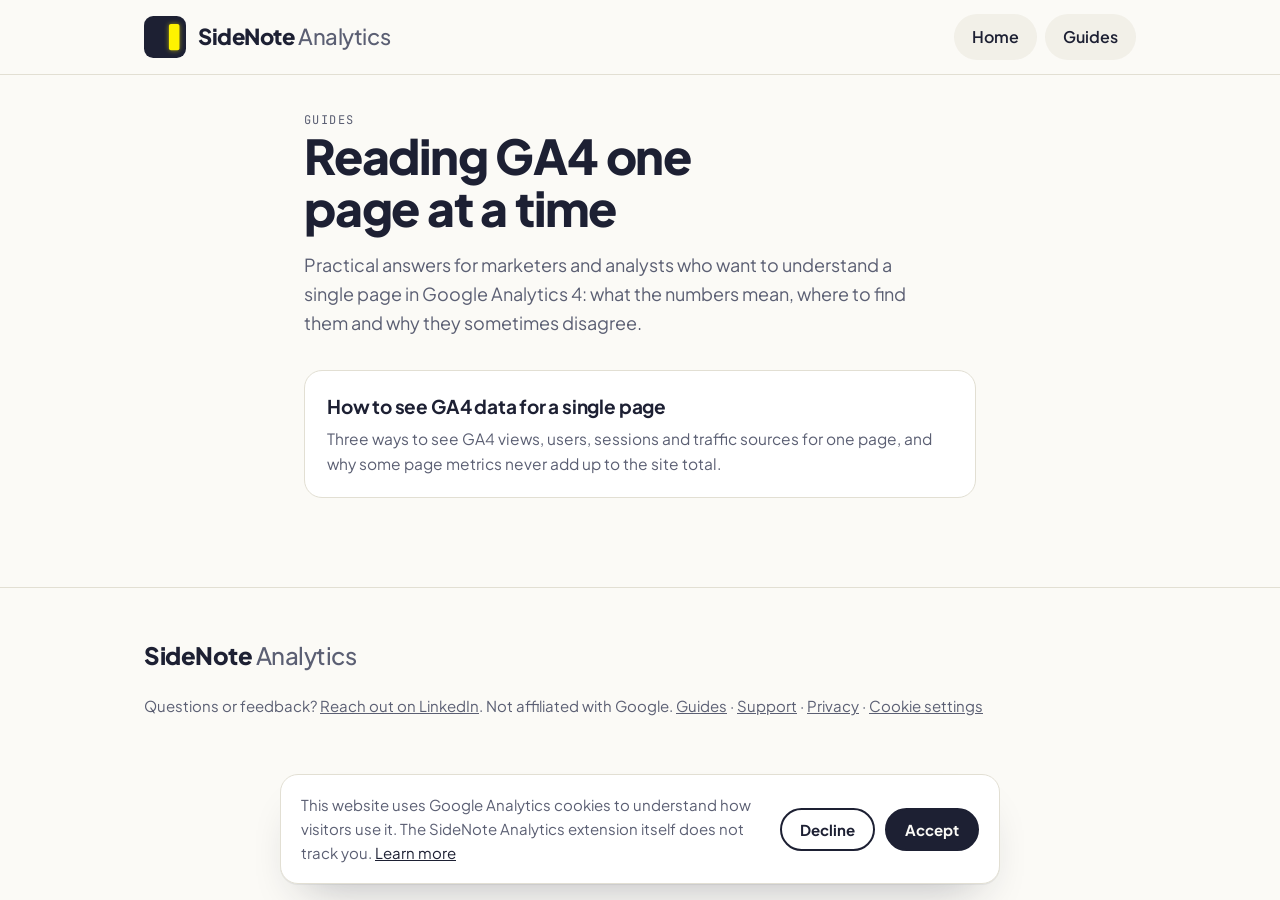
==== guides/index.html @ 9a9ee1c6 "Add GA4 guides section and the AI-assisted guides workflow - /guides/ hub and the first guide: how t" ====
<!doctype html>
<html lang="en">
<head>
<meta charset="utf-8">
<script>
window.dataLayer = window.dataLayer || [];
function gtag(){dataLayer.push(arguments);}
gtag('consent', 'default', {ad_storage: 'denied', ad_user_data: 'denied', ad_personalization: 'denied', analytics_storage: 'denied', wait_for_update: 500});
try { if (localStorage.getItem('sn-consent') === 'granted') gtag('consent', 'update', {analytics_storage: 'granted'}); } catch (e) {}
dataLayer.push({content_group: 'Guides', page_type: 'guide_hub'});
</script>
<!-- Google Tag Manager -->
<script>(function(w,d,s,l,i){w[l]=w[l]||[];w[l].push({'gtm.start':
new Date().getTime(),event:'gtm.js'});var f=d.getElementsByTagName(s)[0],
j=d.createElement(s),dl=l!='dataLayer'?'&l='+l:'';j.async=true;j.src=
'https://www.googletagmanager.com/gtm.js?id='+i+dl;f.parentNode.insertBefore(j,f);
})(window,document,'script','dataLayer','GTM-KLZKFRTD');</script>
<!-- End Google Tag Manager -->
<meta name="viewport" content="width=device-width, initial-scale=1, viewport-fit=cover">
<title>GA4 guides for page-level analysis · SideNote Analytics</title>
<meta name="description" content="Practical guides to reading Google Analytics 4 data for a single page: engagement, sessions, landing pages, traffic sources and why numbers differ.">
<link rel="canonical" href="https://sidenoteanalytics.com/guides/">
<meta property="og:type" content="website">
<meta property="og:site_name" content="SideNote Analytics">
<meta property="og:title" content="GA4 guides for page-level analysis">
<meta property="og:description" content="Practical guides to reading Google Analytics 4 data for a single page.">
<meta property="og:url" content="https://sidenoteanalytics.com/guides/">
<meta property="og:image" content="https://sidenoteanalytics.com/img/og.png">
<meta name="twitter:card" content="summary_large_image">
<link rel="icon" href="/img/logo.svg" type="image/svg+xml">
<link rel="preconnect" href="https://fonts.googleapis.com">
<link rel="preconnect" href="https://fonts.gstatic.com" crossorigin>
<link rel="stylesheet" href="https://fonts.googleapis.com/css2?family=Plus+Jakarta+Sans:wght@400;500;600;700;800&family=JetBrains+Mono:wght@400;500&display=swap">
<link rel="stylesheet" href="/site.css?v=3">
</head>
<body>
<!-- Google Tag Manager (noscript) -->
<noscript><iframe src="https://www.googletagmanager.com/ns.html?id=GTM-KLZKFRTD" height="0" width="0" style="display:none;visibility:hidden"></iframe></noscript>
<!-- End Google Tag Manager (noscript) -->

<header class="top">
  <div class="wrap">
    <a class="brand" href="/" aria-label="SideNote Analytics home">
      <img class="mark" src="/img/logo.svg" alt="" width="42" height="42">
      <span>SideNote <span class="brand-soft">Analytics</span></span>
    </a>
    <nav class="links" aria-label="Sections"><a href="/">Home</a><a href="/guides/">Guides</a></nav>
  </div>
</header>

<main class="wrap doc guides-hub">
  <p class="eyebrow">Guides</p>
  <h1>Reading GA4 one page at a time</h1>
  <p class="lede">Practical answers for marketers and analysts who want to understand a single page in Google Analytics 4: what the numbers mean, where to find them and why they sometimes disagree.</p>
  <ul class="guide-list">
<!-- guides:start -->
    <li><a href="/guides/how-to-see-ga4-data-for-a-single-page/"><b>How to see GA4 data for a single page</b><span>Three ways to see GA4 views, users, sessions and traffic sources for one page, and why some page metrics never add up to the site total.</span></a></li>
<!-- guides:end -->
  </ul>
</main>

<footer>
  <div class="wrap">
    <span class="sign">SideNote <span class="brand-soft">Analytics</span></span>
    <p>Questions or feedback? <a href="https://www.linkedin.com/in/veyselm" rel="noopener">Reach out on LinkedIn</a>. Not affiliated with Google. <a href="/guides/">Guides</a> · <a href="/support.html">Support</a> · <a href="/privacy.html">Privacy</a> · <button type="button" class="link-btn" data-cookie-settings>Cookie settings</button></p>
  </div>
</footer>

<script src="/consent.js?v=5"></script>
</body>
</html>
---- site.css ----
/* The site wears the panel's clothes: paper, ink, Plus Jakarta Sans, and one
   highlighter colour per group of metrics. */
:root {
  --paper: #fbfaf6;
  --paper-2: #f2f0e8;
  --ink: #1d2033;
  --ink-soft: #5b5f73;
  --rule: #e2dfd3;
  --accent: #3b45e0;
  --accent-ink: #ffffff;
  --panel: #ffffff;
  --hl-alive: #f5cf1d;
  --hl-read: #5bb8f5;
  --hl-good: #35c98a;
  --hl-change: #f2789a;
  --hl-measure: #a184f5;
  --hl-alpha: 0.55;
  --shadow: 0 1px 0 rgba(29,32,51,.06), 0 24px 48px -24px rgba(29,32,51,.32);
  --body: "Plus Jakarta Sans", "Segoe UI", system-ui, -apple-system, sans-serif;
  --mono: "JetBrains Mono", ui-monospace, "SF Mono", Menlo, Consolas, monospace;
  color-scheme: light;
}
@media (prefers-color-scheme: dark) {
  :root:not([data-theme="light"]) {
    --paper: #15172a; --paper-2: #1c1f36; --ink: #eceaf4; --ink-soft: #a3a5bd;
    --rule: #2c3050; --accent: #8e95ff; --accent-ink: #15172a; --panel: #1e2139;
    --hl-alive: #d9b520; --hl-read: #4a9fdc; --hl-good: #2fae78; --hl-change: #d9607f; --hl-measure: #8c70e0;
    --hl-alpha: 0.6;
    --shadow: 0 1px 0 rgba(0,0,0,.3), 0 24px 48px -24px rgba(0,0,0,.7);
    color-scheme: dark;
  }
}
:root[data-theme="dark"] {
  --paper: #15172a; --paper-2: #1c1f36; --ink: #eceaf4; --ink-soft: #a3a5bd;
  --rule: #2c3050; --accent: #8e95ff; --accent-ink: #15172a; --panel: #1e2139;
  --hl-alive: #d9b520; --hl-read: #4a9fdc; --hl-good: #2fae78; --hl-change: #d9607f; --hl-measure: #8c70e0;
  --hl-alpha: 0.6;
  --shadow: 0 1px 0 rgba(0,0,0,.3), 0 24px 48px -24px rgba(0,0,0,.7);
  color-scheme: dark;
}

* { box-sizing: border-box; }
html { scroll-behavior: smooth; }
body {
  margin: 0; background: var(--paper); color: var(--ink);
  font-family: var(--body); font-size: 17px; line-height: 1.6;
  -webkit-font-smoothing: antialiased;
}
img { max-width: 100%; height: auto; display: block; }
.wrap { max-width: 1040px; margin: 0 auto; padding-inline: 24px; }
@media (max-width: 480px) { .wrap { padding-inline: 16px; } body { font-size: 16px; } }
a { color: inherit; }
:focus-visible { outline: 3px solid var(--accent); outline-offset: 3px; border-radius: 6px; }
h1, h2, h3 { line-height: 1.08; text-wrap: balance; margin: 0; letter-spacing: -0.025em; }
p { margin: 0; }
.eyebrow { font-family: var(--mono); font-size: 12px; letter-spacing: .12em; text-transform: uppercase; color: var(--ink-soft); }

.hl { --c: var(--hl-alive);
  background-image: linear-gradient(100deg, transparent .2em, color-mix(in srgb, var(--c) calc(var(--hl-alpha) * 100%), transparent) .35em, color-mix(in srgb, var(--c) calc(var(--hl-alpha) * 100%), transparent) calc(100% - .3em), transparent calc(100% - .1em));
  background-repeat: no-repeat; background-size: 100% 58%; background-position: 0 80%;
  padding-inline: .1em; box-decoration-break: clone; -webkit-box-decoration-break: clone; }
.c-alive { --c: var(--hl-alive); } .c-read { --c: var(--hl-read); } .c-good { --c: var(--hl-good); }
.c-change { --c: var(--hl-change); } .c-measure { --c: var(--hl-measure); }

header.top { position: sticky; top: env(safe-area-inset-top, 0px); z-index: 5; padding-block: 14px; background: color-mix(in srgb, var(--paper) 88%, transparent); backdrop-filter: blur(10px); border-bottom: 1px solid var(--rule); }
.top .wrap { display: flex; align-items: center; justify-content: space-between; gap: 16px; flex-wrap: wrap; }
.brand { display: flex; align-items: center; gap: 12px; font-weight: 800; font-size: 22px; text-decoration: none; letter-spacing: -0.02em; }
.brand-soft { font-weight: 500; color: var(--ink-soft); }
.mark { width: 42px; height: 42px; flex: none; }
nav.links { display: flex; gap: 8px; font-size: 16px; font-weight: 600; flex-wrap: wrap; }
nav.links a { text-decoration: none; padding: 10px 18px; border-radius: 999px; background: var(--paper-2); }
nav.links a.go { background: var(--ink); color: var(--paper); }
nav.links a:hover { background: var(--rule); }
nav.links a.go:hover { background: var(--accent); color: var(--accent-ink); }
@media (max-width: 560px) { nav.links a { padding: 8px 14px; font-size: 15px; } }

.hero { padding-block: 40px 56px; }
.hero { overflow: hidden; }
.hero .wrap { display: grid; grid-template-columns: minmax(0, 1fr) minmax(0, 1fr); gap: 40px; align-items: center; }
.hero-copy { position: relative; z-index: 1; }
/* The window fades in from the left, so the page reads first and the panel
   lands last. */
.browser { margin: 0 -24px 0 -40px; }
.browser img { width: 100%;
  -webkit-mask-image: linear-gradient(90deg, transparent 0%, rgba(0,0,0,.25) 18%, #000 55%);
  mask-image: linear-gradient(90deg, transparent 0%, rgba(0,0,0,.25) 18%, #000 55%); }
@media (max-width: 900px) {
  .hero .wrap { grid-template-columns: minmax(0, 1fr); gap: 28px; }
  .browser { margin: 0 -16px 0 0; }
  .browser img { min-width: 0;
    -webkit-mask-image: linear-gradient(90deg, rgba(0,0,0,.35) 0%, #000 40%);
    mask-image: linear-gradient(90deg, rgba(0,0,0,.35) 0%, #000 40%); }
}
.hero h1 { margin-top: 18px; font-size: clamp(38px, 5vw, 60px); font-weight: 800; }
.hero h1 .line { display: block; }
.hero h1 .quiet { color: var(--ink-soft); font-weight: 600; }
.lede { margin-top: 26px; font-size: 19px; color: var(--ink-soft); max-width: 34em; }
.cta { margin-top: 32px; display: flex; gap: 14px; flex-wrap: wrap; align-items: center; }
.btn { display: inline-flex; align-items: center; padding: 13px 20px; border-radius: 999px; font-weight: 700; font-size: 15.5px; text-decoration: none; border: 2px solid var(--ink); }
.btn.primary { background: var(--ink); color: var(--paper); }
.btn.primary.is-soon { cursor: default; }
.btn.ghost:hover { background: var(--paper-2); }
.note { margin-top: 16px; font-size: 14px; color: var(--ink-soft); }

.shot { margin: 0; justify-self: center; width: 100%; max-width: 340px; max-height: 520px; border-radius: 22px; overflow: hidden; border: 1px solid var(--rule); box-shadow: var(--shadow); background: var(--panel); }
.shot.tall { max-height: 600px; }
@media (max-width: 900px) { .shot.tall { max-height: 560px; } }

section.block { padding-block: 56px; border-top: 1px solid var(--rule); }
.block h2 { margin-top: 12px; font-size: clamp(30px, 4.2vw, 46px); font-weight: 800; max-width: 20em; }
.intro { margin-top: 14px; color: var(--ink-soft); max-width: 38em; font-size: 18px; }
.split { display: grid; grid-template-columns: minmax(0, 1fr) 340px; gap: 48px; align-items: center; }
.split.reverse { grid-template-columns: 340px minmax(0, 1fr); }
.split.reverse .copy { order: 2; }
@media (max-width: 900px) { .split, .split.reverse { grid-template-columns: minmax(0, 1fr); gap: 32px; } .split.reverse .copy { order: 0; } }

.groups { margin: 28px 0 0; padding: 0; list-style: none; display: grid; gap: 10px; }
.groups li { display: grid; grid-template-columns: 12px minmax(0, 1fr); column-gap: 14px; align-items: baseline; }
.groups li::before { content: ""; grid-row: span 2; align-self: stretch; width: 12px; border-radius: 5px; background: var(--c); }
.groups b { font-size: 16px; }
.groups span { font-size: 15px; color: var(--ink-soft); }

.ranges { margin: 28px 0 0; display: grid; gap: 12px; }
.ranges div { display: grid; grid-template-columns: 110px minmax(0, 1fr); gap: 12px; align-items: baseline; padding-bottom: 12px; border-bottom: 1px dashed var(--rule); }
.ranges dt { font-weight: 700; }
.ranges dd { margin: 0; color: var(--ink-soft); font-size: 15.5px; }

.points { margin: 40px 0 0; padding: 0; list-style: none; display: grid; grid-template-columns: repeat(2, minmax(0, 1fr)); gap: 28px 40px; }
@media (max-width: 760px) { .points { grid-template-columns: minmax(0, 1fr); } }
.points b { display: block; font-size: 19px; letter-spacing: -0.01em; }
.points span { color: var(--ink-soft); font-size: 16px; }

.facts { margin-top: 40px; display: grid; grid-template-columns: repeat(3, minmax(0, 1fr)); border-top: 2px solid var(--ink); }
@media (max-width: 760px) { .facts { grid-template-columns: minmax(0, 1fr); } }
.fact { padding: 20px 20px 22px 0; display: grid; gap: 6px; align-content: start; }
.fact b { font-weight: 800; font-size: 21px; letter-spacing: -0.015em; }
.fact p { font-size: 15px; color: var(--ink-soft); }
.more { margin-top: 24px; font-weight: 600; }

.steps { margin: 36px 0 0; padding: 0; list-style: none; display: grid; grid-template-columns: repeat(3, minmax(0, 1fr)); gap: 20px; }
@media (max-width: 820px) { .steps { grid-template-columns: minmax(0, 1fr); } }
.steps li { display: grid; gap: 8px; align-content: start; padding: 22px; border-radius: 18px; background: var(--paper-2); }
.steps .num { width: 40px; height: 40px; border-radius: 12px; display: grid; place-items: center; font-weight: 800; font-size: 20px; background: var(--c); color: #1d2033; }
.steps b { font-size: 19px; letter-spacing: -0.01em; margin-top: 6px; }
.steps p { color: var(--ink-soft); font-size: 15.5px; }

.faq { margin-top: 32px; display: grid; gap: 10px; max-width: 46em; }
.faq details { border: 1px solid var(--rule); border-radius: 16px; background: var(--panel); }
.faq summary { cursor: pointer; list-style: none; padding: 16px 20px; font-weight: 700; font-size: 17px; display: flex; justify-content: space-between; gap: 16px; }
.faq summary::-webkit-details-marker { display: none; }
.faq summary::after { content: "+"; font-weight: 600; color: var(--ink-soft); flex: none; }
.faq details[open] summary::after { content: "−"; }
.faq details p { padding: 0 20px 18px; color: var(--ink-soft); font-size: 16px; }

footer { padding-block: 48px 64px; border-top: 1px solid var(--rule); }
footer .wrap { display: flex; justify-content: space-between; gap: 20px; flex-wrap: wrap; align-items: baseline; }
footer p { color: var(--ink-soft); font-size: 15px; }
.sign { font-size: 24px; font-weight: 800; letter-spacing: -0.02em; }

/* the privacy page */
.doc { max-width: 720px; padding-block: 24px 72px; }
.doc h1 { font-size: clamp(34px, 5vw, 48px); font-weight: 800; }
.doc .updated { margin-top: 10px; color: var(--ink-soft); font-size: 15px; }
.doc h2 { margin-top: 40px; font-size: 24px; font-weight: 800; }
.doc h3 { margin-top: 28px; font-size: 19px; font-weight: 700; letter-spacing: -0.015em; }
.doc p, .doc ul { margin-top: 12px; }
.doc ul { padding-left: 1.2em; }
.doc li + li { margin-top: 6px; }
.doc code { font-family: var(--mono); font-size: .85em; background: var(--paper-2); padding: 1px 5px; border-radius: 5px; }
.doc .short { margin-top: 28px; padding: 18px 20px; border-radius: 16px; background: color-mix(in srgb, var(--hl-read) 22%, var(--paper)); }
.table-scroll { margin-top: 14px; overflow-x: auto; }
.doc table { width: 100%; border-collapse: collapse; font-size: 15px; min-width: 520px; }
.doc th, .doc td { text-align: left; padding: 10px 12px 10px 0; border-bottom: 1px solid var(--rule); vertical-align: top; }
.doc th { font-size: 13px; color: var(--ink-soft); font-weight: 600; }

.chips { margin-top: 22px; display: flex; flex-wrap: wrap; gap: 8px; }
.chips span { padding: 6px 14px; border-radius: 999px; background: var(--paper-2); font-size: 14.5px; font-weight: 600; }
.chips span b { color: var(--ink-soft); font-weight: 500; }

/* the quiz: the playful corner of the page */
.quiz-block { position: relative; overflow: hidden; background: color-mix(in srgb, var(--hl-good) 13%, var(--paper)); }
.quiz-block .wrap { position: relative; }
.qmarks span { position: absolute; font-weight: 800; line-height: 1; color: var(--hl-good); opacity: .22; pointer-events: none; user-select: none; }
.qmarks span:nth-child(1) { font-size: 220px; top: -30px; right: 4%; transform: rotate(14deg); }
.qmarks span:nth-child(2) { font-size: 120px; bottom: 6%; left: 2%; transform: rotate(-18deg); color: var(--hl-alive); opacity: .35; }
.qmarks span:nth-child(3) { font-size: 80px; top: 4%; left: 40%; transform: rotate(8deg); color: var(--hl-read); }
.qmarks span:nth-child(4) { font-size: 150px; bottom: -40px; right: 30%; transform: rotate(-6deg); color: var(--hl-change); opacity: .18; }
.qmarks span:nth-child(5) { font-size: 64px; top: 8%; left: 8%; transform: rotate(22deg); color: var(--hl-measure); }
.qmarks span:nth-child(6) { font-size: 96px; top: 52%; right: 2%; transform: rotate(-12deg); color: var(--hl-alive); opacity: .3; }
.quiz-block .shot { position: relative; transform: rotate(-2deg); }
.qtags { margin-top: 22px; display: flex; gap: 8px; flex-wrap: wrap; }
.qtags span { padding: 7px 14px; border-radius: 999px; font-weight: 700; font-size: 14.5px; background: color-mix(in srgb, var(--c) 45%, var(--panel)); }
@media (max-width: 900px) { .qmarks span:nth-child(3), .qmarks span:nth-child(5), .qmarks span:nth-child(6) { display: none; } .qmarks span { opacity: .14; } .qmarks span:nth-child(1) { font-size: 160px; top: -20px; right: -10px; } }

/* Cookie consent banner */
.consent { position: fixed; left: 16px; right: 16px; bottom: calc(16px + env(safe-area-inset-bottom, 0px)); z-index: 50; max-width: 720px; margin-inline: auto; display: flex; gap: 16px 24px; align-items: center; flex-wrap: wrap; padding: 18px 20px; background: var(--panel); color: var(--ink); border: 1px solid var(--rule); border-radius: 18px; box-shadow: var(--shadow); }
.consent p { flex: 1 1 320px; min-width: 0; margin: 0; font-size: 15px; color: var(--ink-soft); }
.consent a { color: var(--ink); }
.consent-actions { display: flex; gap: 10px; }
.consent .btn { padding: 10px 18px; font-size: 15px; cursor: pointer; font-family: inherit; color: var(--ink); background: transparent; }
.consent .btn.primary { background: var(--ink); color: var(--paper); }
.link-btn { font: inherit; color: inherit; background: none; border: 0; padding: 0; text-decoration: underline; cursor: pointer; }
.consent[hidden] { display: none; }

/* guides */
.doc ol { margin-top: 12px; padding-left: 1.4em; }
.doc ol li + li { margin-top: 6px; }
.guide .crumbs { font-size: 14px; color: var(--ink-soft); }
.guide .crumbs a { text-decoration: none; }
.guide .crumbs a:hover { text-decoration: underline; }
.guide h1 { margin-top: 14px; }
.guide .short { margin-top: 24px; }
.guide .short p { margin: 0; }
.try { margin-top: 48px; padding: 24px; border-radius: 20px; background: color-mix(in srgb, var(--hl-alive) 22%, var(--paper)); display: grid; gap: 12px; justify-items: start; }
.try p { margin: 0; }
.related { margin-top: 48px; padding-top: 8px; border-top: 1px solid var(--rule); }
.related h2 { margin-top: 24px; font-size: 20px; }
.guides-hub .lede { margin-top: 18px; font-size: 18px; }
.guide-list { list-style: none; padding: 0 !important; margin-top: 32px !important; display: grid; gap: 12px; }
.guide-list li + li { margin-top: 0; }
.guide-list a { display: grid; gap: 6px; padding: 20px 22px; border: 1px solid var(--rule); border-radius: 18px; background: var(--panel); text-decoration: none; }
.guide-list a:hover { border-color: var(--ink-soft); }
.guide-list b { font-size: 19px; letter-spacing: -0.01em; }
.guide-list span { color: var(--ink-soft); font-size: 15.5px; }
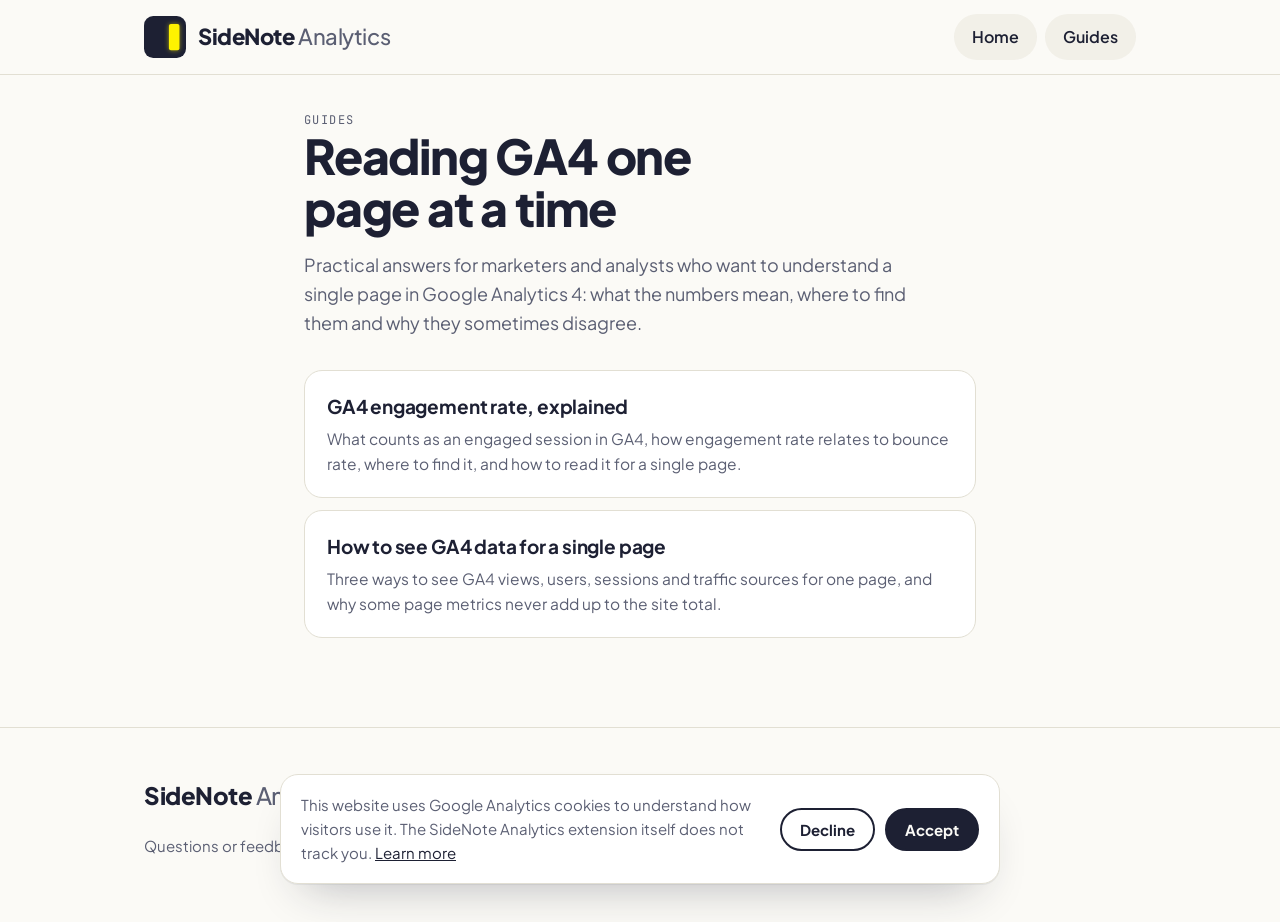
==== commit 2c8fd392: "Guide: GA4 engagement rate, explained Marks the first guide published and links it to the new one.  " ====
--- a/guides/index.html
+++ b/guides/index.html
@@ -54,6 +54,7 @@
   <p class="lede">Practical answers for marketers and analysts who want to understand a single page in Google Analytics 4: what the numbers mean, where to find them and why they sometimes disagree.</p>
   <ul class="guide-list">
 <!-- guides:start -->
+    <li><a href="/guides/ga4-engagement-rate-explained/"><b>GA4 engagement rate, explained</b><span>What counts as an engaged session in GA4, how engagement rate relates to bounce rate, where to find it, and how to read it for a single page.</span></a></li>
     <li><a href="/guides/how-to-see-ga4-data-for-a-single-page/"><b>How to see GA4 data for a single page</b><span>Three ways to see GA4 views, users, sessions and traffic sources for one page, and why some page metrics never add up to the site total.</span></a></li>
 <!-- guides:end -->
   </ul>
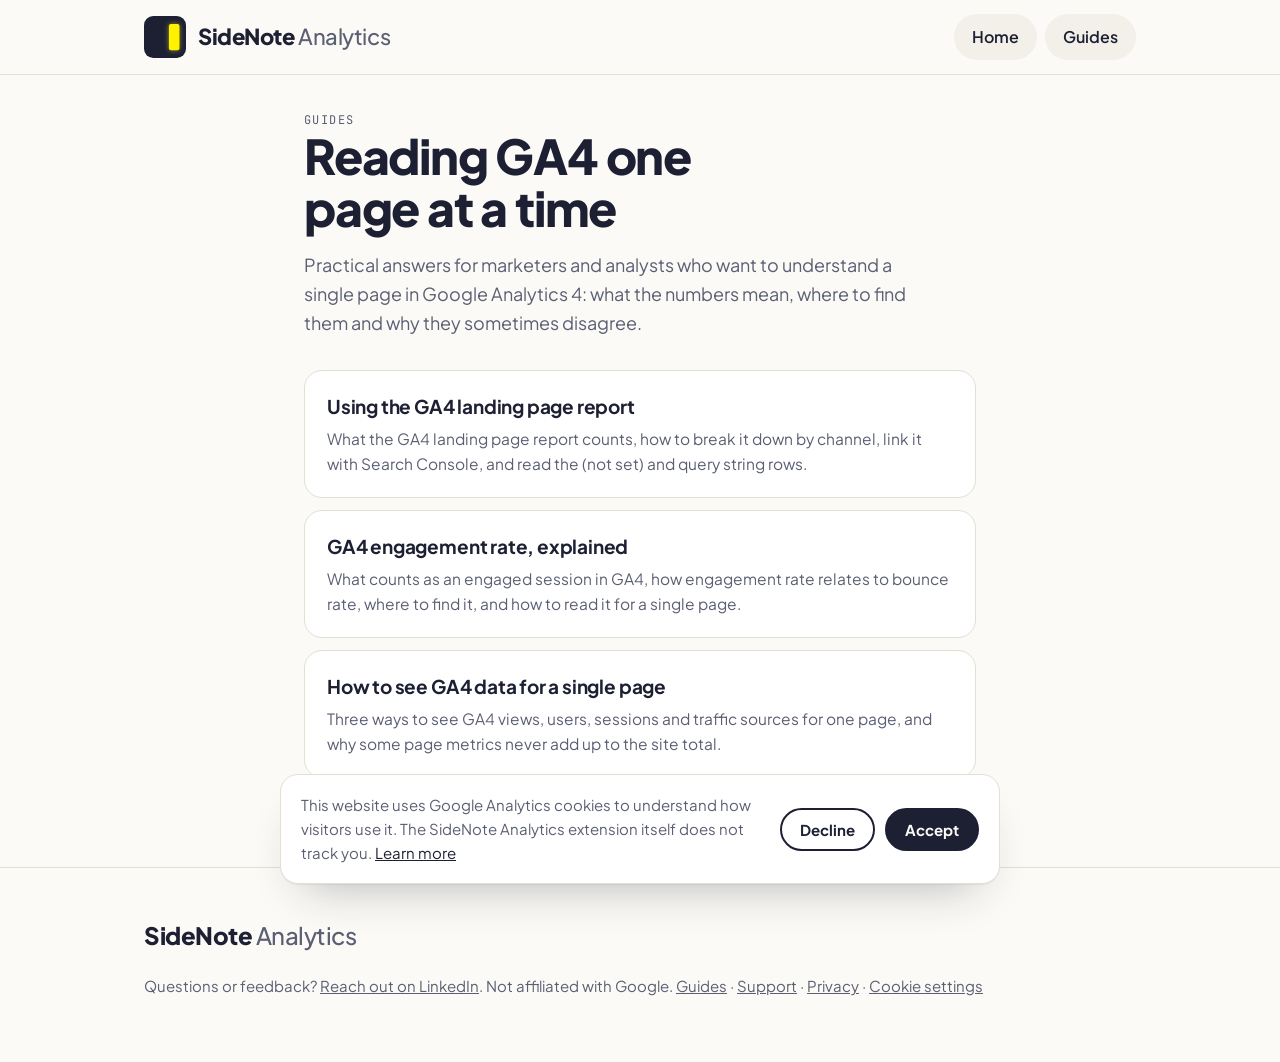
==== commit 240f7fb0: "Guide: Using the GA4 landing page report Drops the bounce rate topic, which the engagement rate guid" ====
--- a/guides/index.html
+++ b/guides/index.html
@@ -54,6 +54,7 @@
   <p class="lede">Practical answers for marketers and analysts who want to understand a single page in Google Analytics 4: what the numbers mean, where to find them and why they sometimes disagree.</p>
   <ul class="guide-list">
 <!-- guides:start -->
+    <li><a href="/guides/ga4-landing-page-report/"><b>Using the GA4 landing page report</b><span>What the GA4 landing page report counts, how to break it down by channel, link it with Search Console, and read the (not set) and query string rows.</span></a></li>
     <li><a href="/guides/ga4-engagement-rate-explained/"><b>GA4 engagement rate, explained</b><span>What counts as an engaged session in GA4, how engagement rate relates to bounce rate, where to find it, and how to read it for a single page.</span></a></li>
     <li><a href="/guides/how-to-see-ga4-data-for-a-single-page/"><b>How to see GA4 data for a single page</b><span>Three ways to see GA4 views, users, sessions and traffic sources for one page, and why some page metrics never add up to the site total.</span></a></li>
 <!-- guides:end -->
@@ -68,5 +69,6 @@
 </footer>
 
 <script src="/consent.js?v=5"></script>
+<!-- Cloudflare Web Analytics: cookieless visit counts, independent of consent --><script type='module' src='https://static.cloudflareinsights.com/beacon.min.js' data-cf-beacon='{"token": "324d076cd57149ae91cb1d8261f0ad9f"}'></script><!-- End Cloudflare Web Analytics -->
 </body>
 </html>
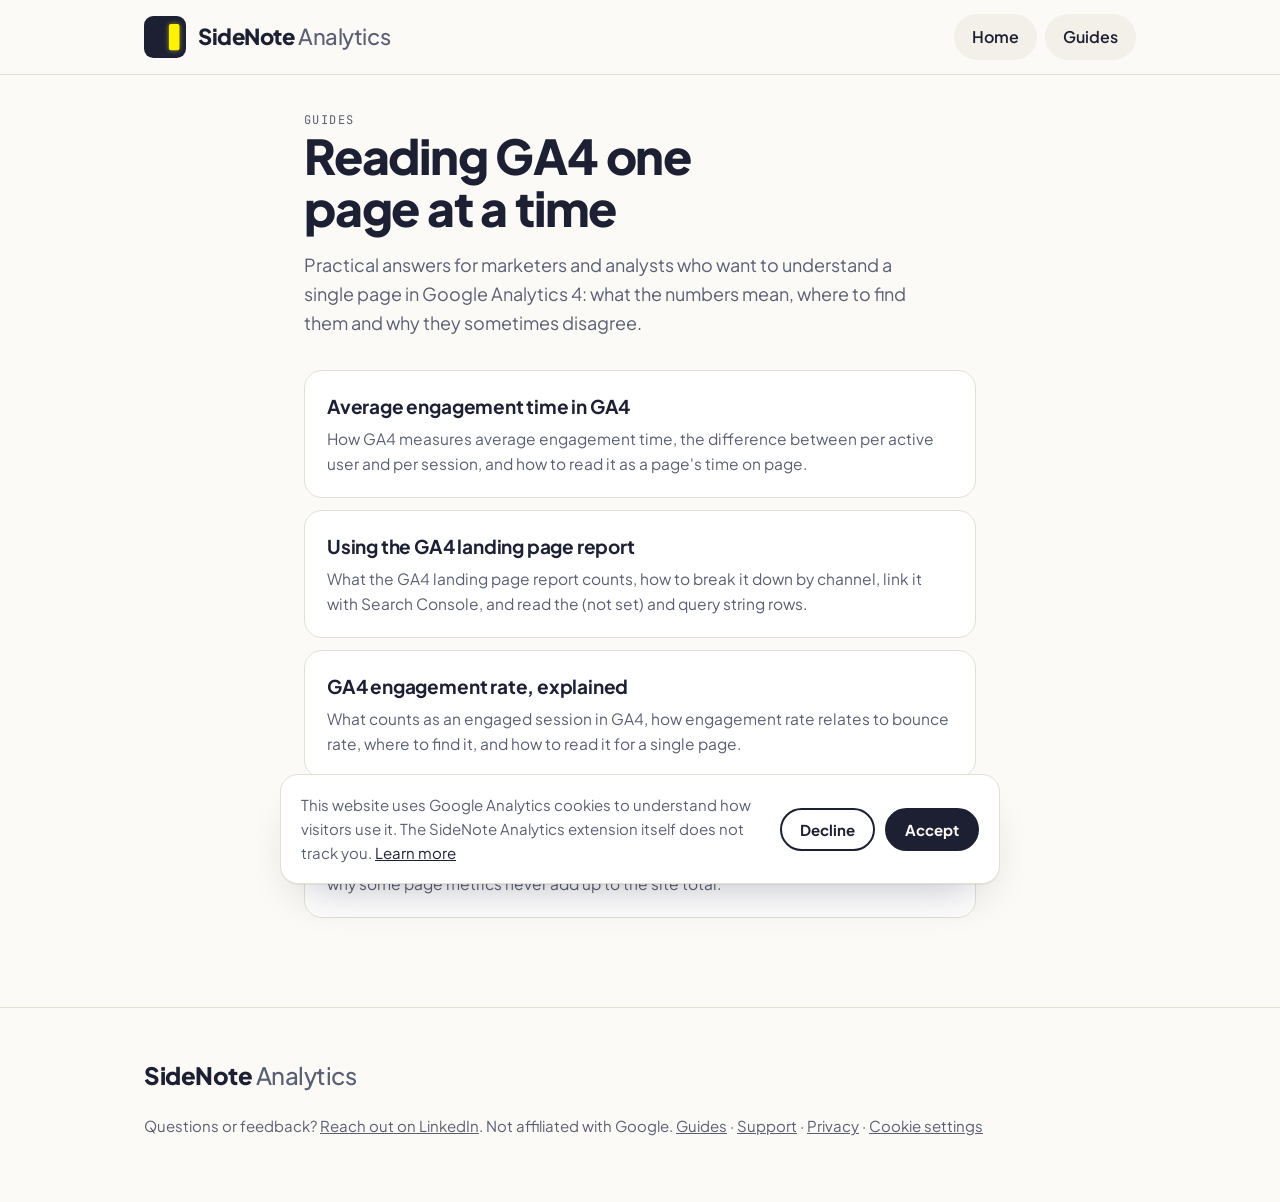
==== commit 2840f107: "Guide: Average engagement time in GA4 Co-Authored-By: Claude Opus 5.5 <noreply@anthropic.com> Claude" ====
--- a/guides/index.html
+++ b/guides/index.html
@@ -54,6 +54,7 @@
   <p class="lede">Practical answers for marketers and analysts who want to understand a single page in Google Analytics 4: what the numbers mean, where to find them and why they sometimes disagree.</p>
   <ul class="guide-list">
 <!-- guides:start -->
+    <li><a href="/guides/ga4-average-engagement-time/"><b>Average engagement time in GA4</b><span>How GA4 measures average engagement time, the difference between per active user and per session, and how to read it as a page's time on page.</span></a></li>
     <li><a href="/guides/ga4-landing-page-report/"><b>Using the GA4 landing page report</b><span>What the GA4 landing page report counts, how to break it down by channel, link it with Search Console, and read the (not set) and query string rows.</span></a></li>
     <li><a href="/guides/ga4-engagement-rate-explained/"><b>GA4 engagement rate, explained</b><span>What counts as an engaged session in GA4, how engagement rate relates to bounce rate, where to find it, and how to read it for a single page.</span></a></li>
     <li><a href="/guides/how-to-see-ga4-data-for-a-single-page/"><b>How to see GA4 data for a single page</b><span>Three ways to see GA4 views, users, sessions and traffic sources for one page, and why some page metrics never add up to the site total.</span></a></li>
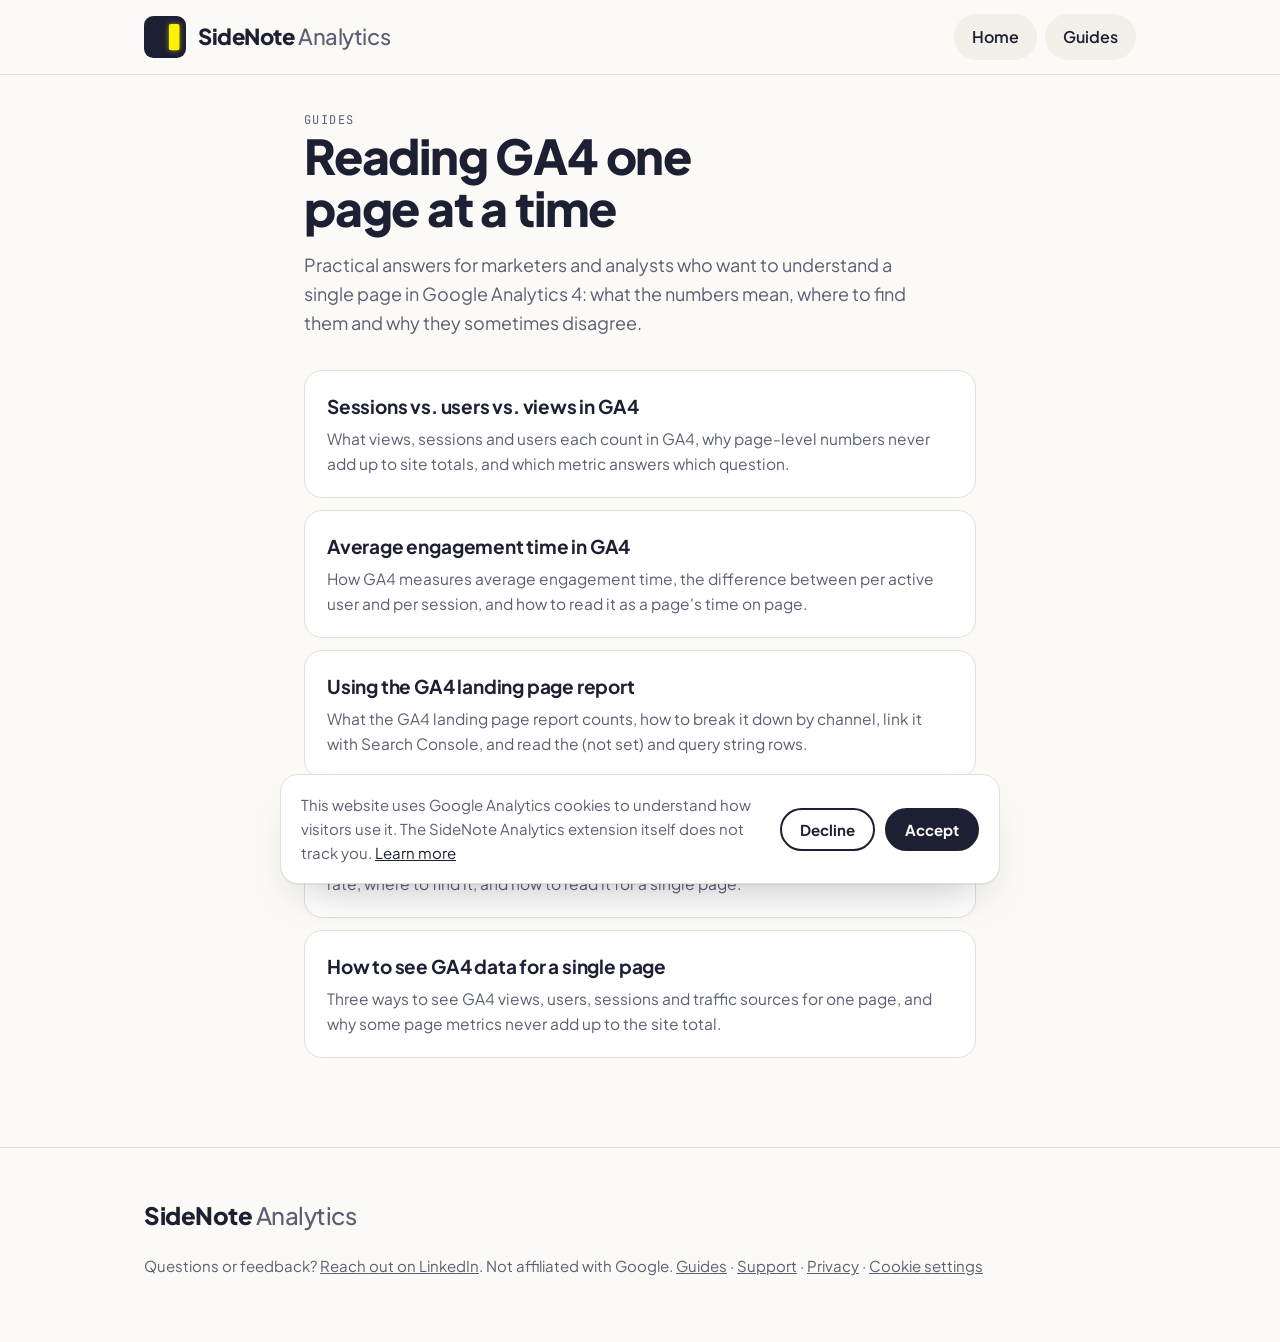
==== commit 81ee39f3: "Guide: Sessions vs. users vs. views in GA4 Co-Authored-By: Claude Opus 5.5 <noreply@anthropic.com> C" ====
--- a/guides/index.html
+++ b/guides/index.html
@@ -54,6 +54,7 @@
   <p class="lede">Practical answers for marketers and analysts who want to understand a single page in Google Analytics 4: what the numbers mean, where to find them and why they sometimes disagree.</p>
   <ul class="guide-list">
 <!-- guides:start -->
+    <li><a href="/guides/ga4-sessions-vs-users/"><b>Sessions vs. users vs. views in GA4</b><span>What views, sessions and users each count in GA4, why page-level numbers never add up to site totals, and which metric answers which question.</span></a></li>
     <li><a href="/guides/ga4-average-engagement-time/"><b>Average engagement time in GA4</b><span>How GA4 measures average engagement time, the difference between per active user and per session, and how to read it as a page's time on page.</span></a></li>
     <li><a href="/guides/ga4-landing-page-report/"><b>Using the GA4 landing page report</b><span>What the GA4 landing page report counts, how to break it down by channel, link it with Search Console, and read the (not set) and query string rows.</span></a></li>
     <li><a href="/guides/ga4-engagement-rate-explained/"><b>GA4 engagement rate, explained</b><span>What counts as an engaged session in GA4, how engagement rate relates to bounce rate, where to find it, and how to read it for a single page.</span></a></li>
